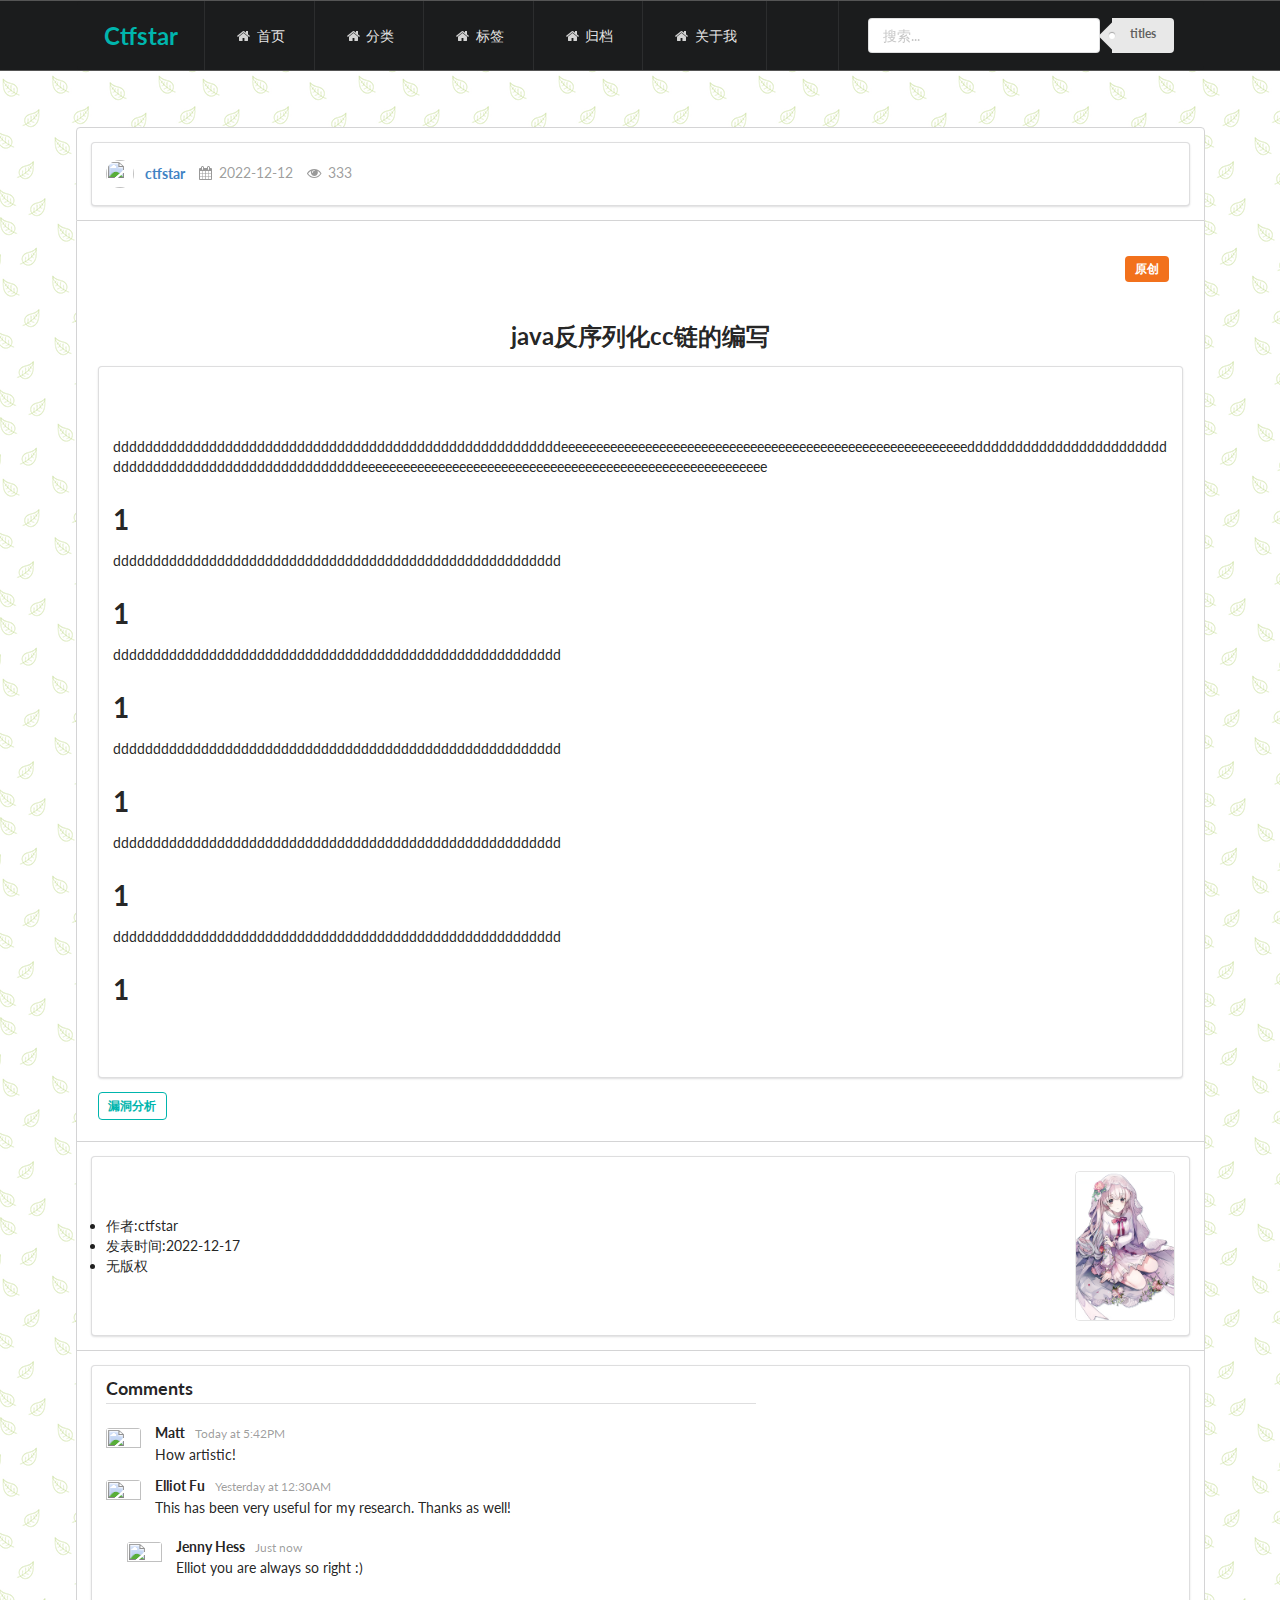
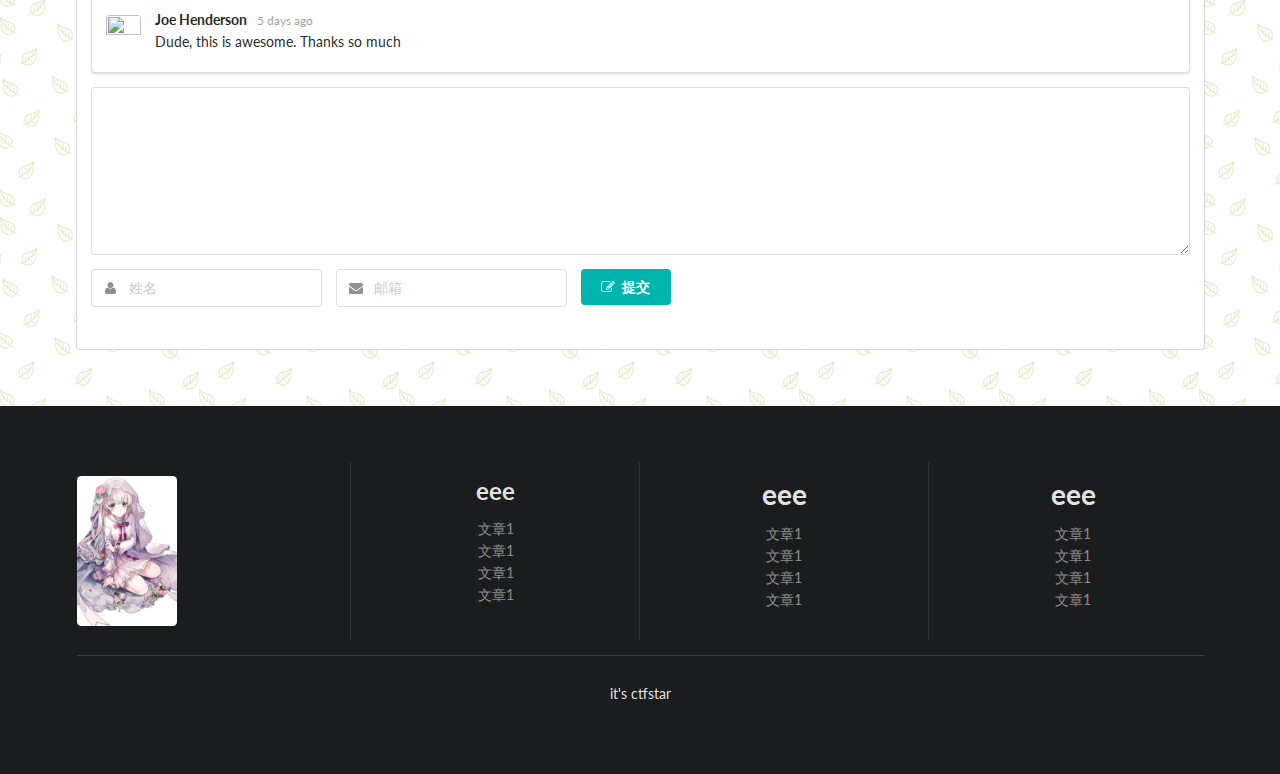
==== blog/blog.html @ c192cd8f "目前的前端" ====
<!DOCTYPE html>
<html lang="en">
<head>
  <meta charset="UTF-8">
  <meta name="viewport" content="width=device-width, initial-scale=1.0">
  <title>文章详情</title>
  <link rel="stylesheet" href="static/semanticui/semantic.min.css">
  <link rel="stylesheet" href="static/css/mynav.css">
  <link rel="stylesheet" href="static/css/myfooter.css">
</head>
<body>
<!--导航栏引入-->
<nav class="ui inverted attached segment nav-smaller">
  <div class="ui container">
    <div class="ui inverted stackable menu">
      <h2 class="ui teal header item">Ctfstar</h2>
      <a href="#" class="item my-item mobile-hide"><i class="middle home icon" ></i>首页</a>
      <a href="#" class="item my-item mobile-hide"><i class="middle home icon" ></i>分类</a>
      <a href="#" class="item my-item mobile-hide"><i class="middle home icon" ></i>标签</a>
      <a href="#" class="item my-item mobile-hide"><i class="middle home icon" ></i>归档</a>
      <a href="#" class="item my-item mobile-hide"><i class="middle home icon" ></i>关于我</a>
      <div class="right my-item middle aligned item mobile-hide">
        <div class="ui left  icon input loading">
          <input type="text" placeholder="搜索...">
          <div class="ui tag label">
            <p class="ui">titles</p>
          </div>
        </div>
      </div>
    </div>
  </div>
  <a href="#" class="ui menu toggle black button right-top mobile-show">
    <i class="sidebar icon">

    </i>
  </a>
</nav>

<!--中间栏目-->
<div class="nav-larger">
  <div class="ui container">
    <div class="ui top attached segment">
      <div class="ui segment">
      <div class="ui grid">
        <div class="ui twelve wide column">
          <div class="ui link  list horizontal">
            <div class="item">
              <img src="https://picsum.photos/100/100" class="ui avatar image">
              <div class="content"><a href="#" class="header">ctfstar</a></div>
            </div>
            <div class="item">
              <i class="calendar icon">

              </i>
              2022-12-12
            </div>
            <div class="item">
              <i class="eye icon"></i>
              333
            </div>
          </div>
        </div>

      </div>
      </div>
    </div>

    <!--内容-->
    <div class="ui attached padded segment">
      <div class="ui right aligned  basic segment">
        <div class="ui label orange">
          原创
        </div>
      </div>
      <h2 class="ui center aligned header">java反序列化cc链的编写 </h2>
      <div class="ui segment padded-lr-responsive footer-block" id="content">
        <p >[base64]</p>
        <h1>1</h1>
        <p>dddddddddddddddddddddddddddddddddddddddddddddddddddddddd</p>
        <h1>1</h1>
        <p>dddddddddddddddddddddddddddddddddddddddddddddddddddddddd</p>
        <h1>1</h1>
        <p>dddddddddddddddddddddddddddddddddddddddddddddddddddddddd</p>
        <h1>1</h1>
        <p>dddddddddddddddddddddddddddddddddddddddddddddddddddddddd</p>
        <h1>1</h1>
        <p>dddddddddddddddddddddddddddddddddddddddddddddddddddddddd</p>
        <h1>1</h1>
      </div>

      <div class="padded-lr-responsive ">
        <div class="ui basic  teal label">
          漏洞分析
        </div>
      </div>
    </div>

    <div class="ui attached segment">
      <div class="ui segment">
        <div class="ui middle aligned grid">
          <div class="eleven wide column">
            <ui class="list">
              <li>作者:ctfstar</li>
              <li>发表时间:2022-12-17</li>
              <li>无版权</li>
            </ui>
          </div>

          <div class="five wide column">
            <img src="static/images/girlfriend.png" class="ui rounded right floated bordered image" style="height: 150px;width: 100px">
          </div>
        </div>
      </div>
    </div>
    <div class="ui bottom attached segment">
      <div class="ui segment">
        <div class="ui minimal comments">
          <h3 class="ui dividing header">Comments</h3>
          <div class="comment">
            <a class="avatar">
              <img src="https://picsum.photos/100/100">
            </a>
            <div class="content">
              <a class="author">Matt</a>
              <div class="metadata">
                <span class="date">Today at 5:42PM</span>
              </div>
              <div class="text">
                How artistic!
              </div>
              <div class="actions">
                <a class="reply">Reply</a>
              </div>
            </div>
          </div>
          <div class="comment">
            <a class="avatar">
              <img src="https://picsum.photos/100/100">
            </a>
            <div class="content">
              <a class="author">Elliot Fu</a>
              <div class="metadata">
                <span class="date">Yesterday at 12:30AM</span>
              </div>
              <div class="text">
                <p>This has been very useful for my research. Thanks as well!</p>
              </div>
              <div class="actions">
                <a class="reply">Reply</a>
              </div>
            </div>
            <div class="comments">
              <div class="comment">
                <a class="avatar">
                  <img src="https://picsum.photos/100/100">
                </a>
                <div class="content">
                  <a class="author">Jenny Hess</a>
                  <div class="metadata">
                    <span class="date">Just now</span>
                  </div>
                  <div class="text">
                    Elliot you are always so right :)
                  </div>
                  <div class="actions">
                    <a class="reply">Reply</a>
                  </div>
                </div>
              </div>
            </div>
          </div>
          <div class="comment">
            <a class="avatar">
              <img src="https://picsum.photos/100/100">
            </a>
            <div class="content">
              <a class="author">Joe Henderson</a>
              <div class="metadata">
                <span class="date">5 days ago</span>
              </div>
              <div class="text">
                Dude, this is awesome. Thanks so much
              </div>
              <div class="actions">
                <a class="reply">Reply</a>
              </div>
            </div>
          </div>

        </div>
      </div>
      <form class="ui reply form">
        <div class="field">
          <textarea name="content"></textarea>
        </div>
        <div class="fields">
          <div class="field mobile-wide magin-bottom-large">
            <div class="ui left icon input ">
              <i class="user icon"></i>
              <input type="text" name="name" placeholder="姓名">
            </div>

          </div>
          <div class="field mobile-wide magin-bottom-large">
            <div class="ui left icon input ">
              <i class="mail icon"></i>
              <input type="text" name="email" placeholder="邮箱">
            </div>
          </div>
          <div class="field mobile-wide magin-bottom-large">
            <button class="ui teal button"><i class="edit icon"></i>提交</button>
          </div>
        </div>
      </form>
    </div>
  </div>
</div>

<!--底部栏目-->
<footer class="ui inverted vertical segment footer-block">
  <div class="ui inverted center aligned container">
    <div class="ui inverted stackable divided grid">
      <div class="four wide column">
        <img src="static/images/girlfriend.png" class="ui rounded image" style="height:150px;width: 100px">
      </div>
      <div class="four wide column">
        <h2>eee</h2>
        <div class="ui inverted link list">
          <a href="#" class="item">文章1</a>
          <a href="#" class="item">文章1</a>
          <a href="#" class="item">文章1</a>
          <a href="#" class="item">文章1</a>
        </div>
      </div>
      <div class="four wide column">
        <h1>eee</h1>
        <div class="ui inverted link list">
          <a href="#" class="item">文章1</a>
          <a href="#" class="item">文章1</a>
          <a href="#" class="item">文章1</a>
          <a href="#" class="item">文章1</a>
        </div>
      </div>
      <div class="four wide column">
        <h1>eee</h1>
        <div class="ui inverted link list">
          <a href="#" class="item">文章1</a>
          <a href="#" class="item">文章1</a>
          <a href="#" class="item">文章1</a>
          <a href="#" class="item">文章1</a>
        </div>
      </div>

    </div>
    <div class="ui inverted section divider"></div>
    <p>it's ctfstar</p>
  </div>
</footer>




<script src="static/jquery/jquery-1.11.1-min.js"></script>
<script src="static/semanticui/semantic.min.js"></script>

<script>
  $('.menu.toggle').click(function (){
    $('.my-item').toggleClass('mobile-hide');
  });
</script>
</body>
</html>
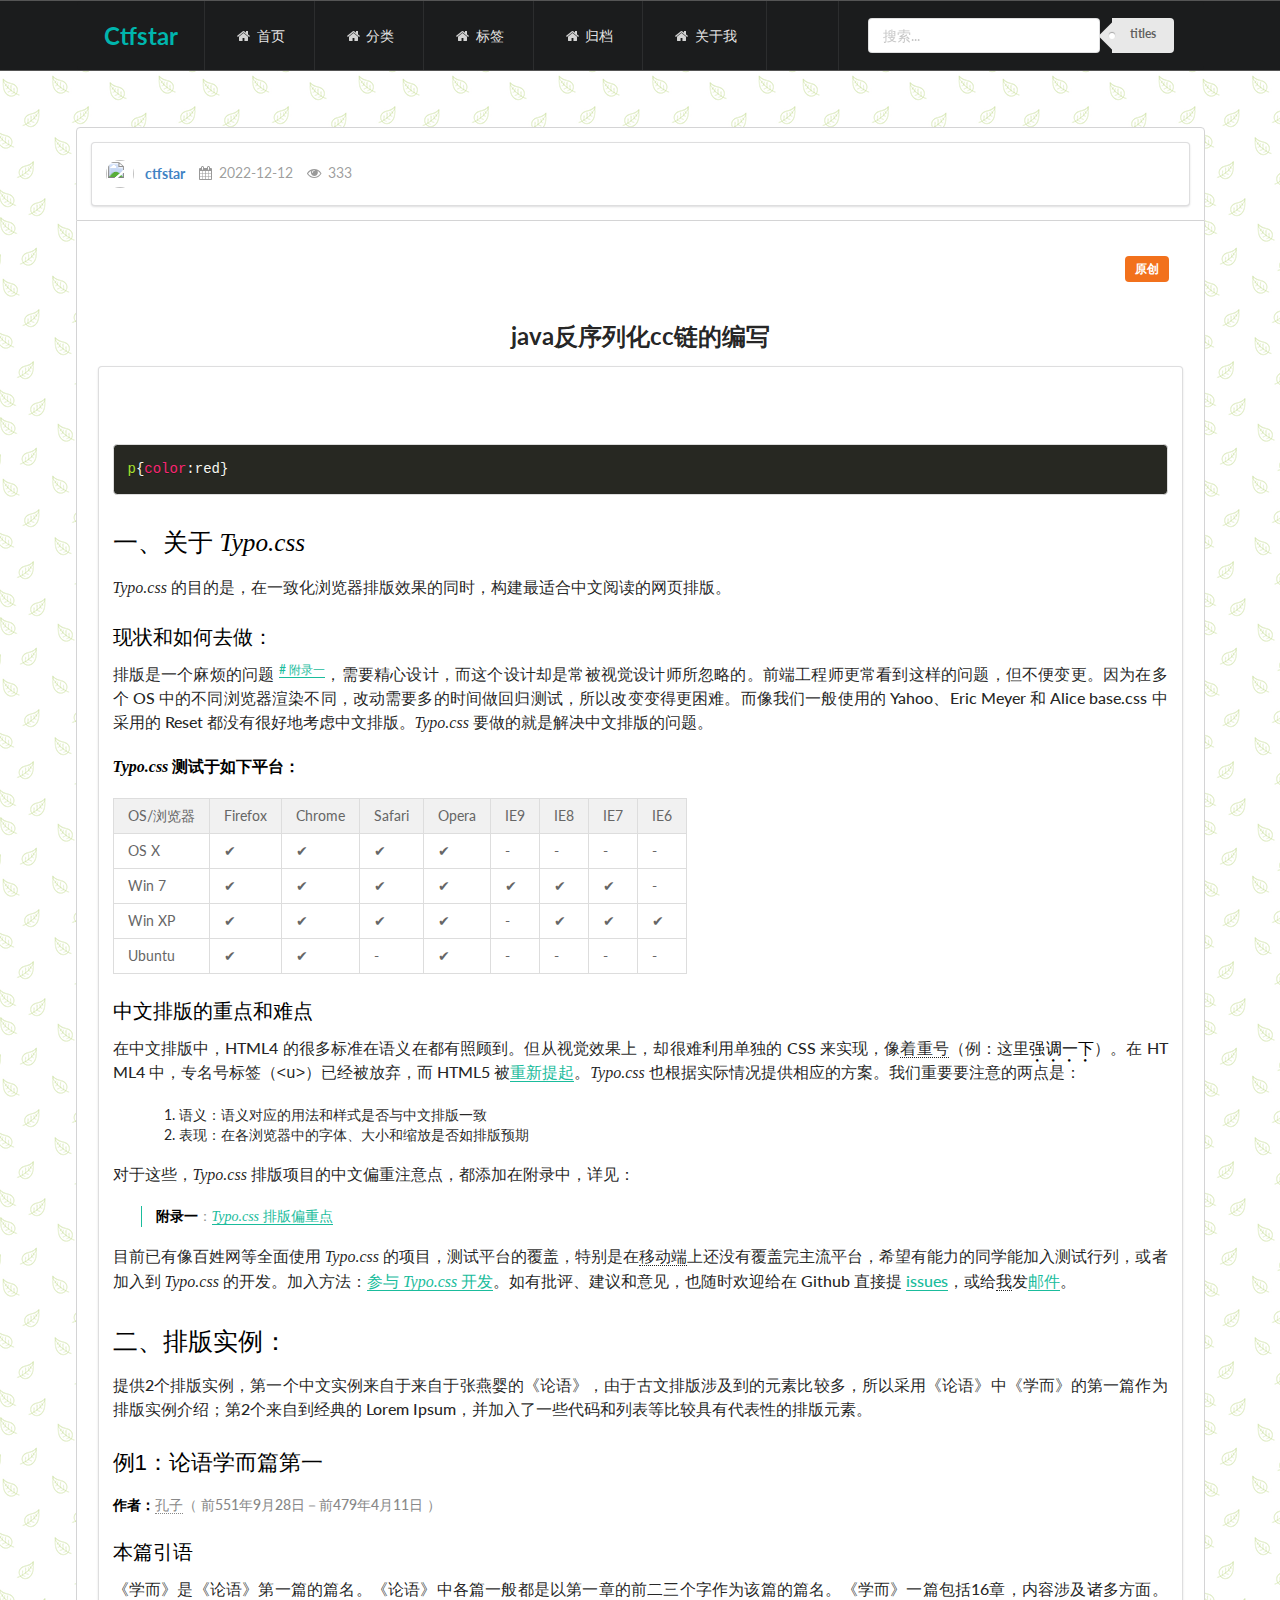
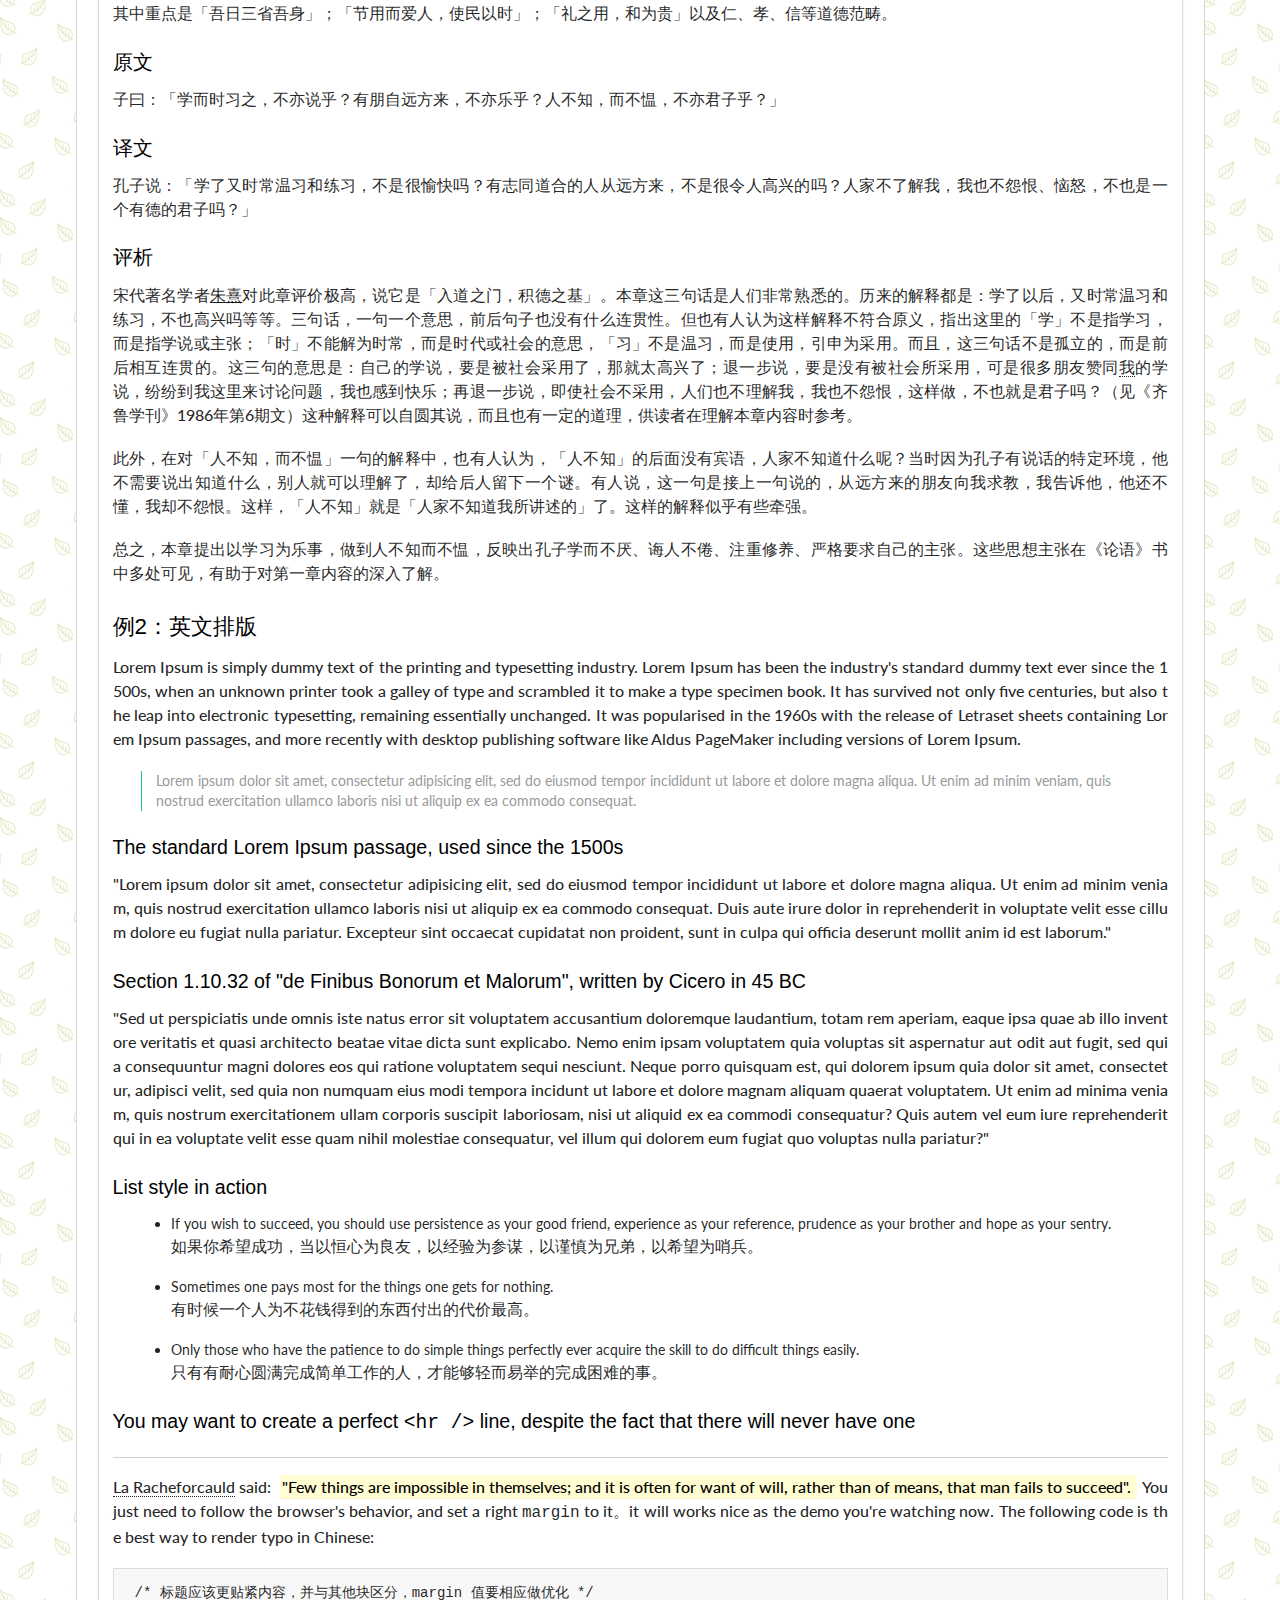
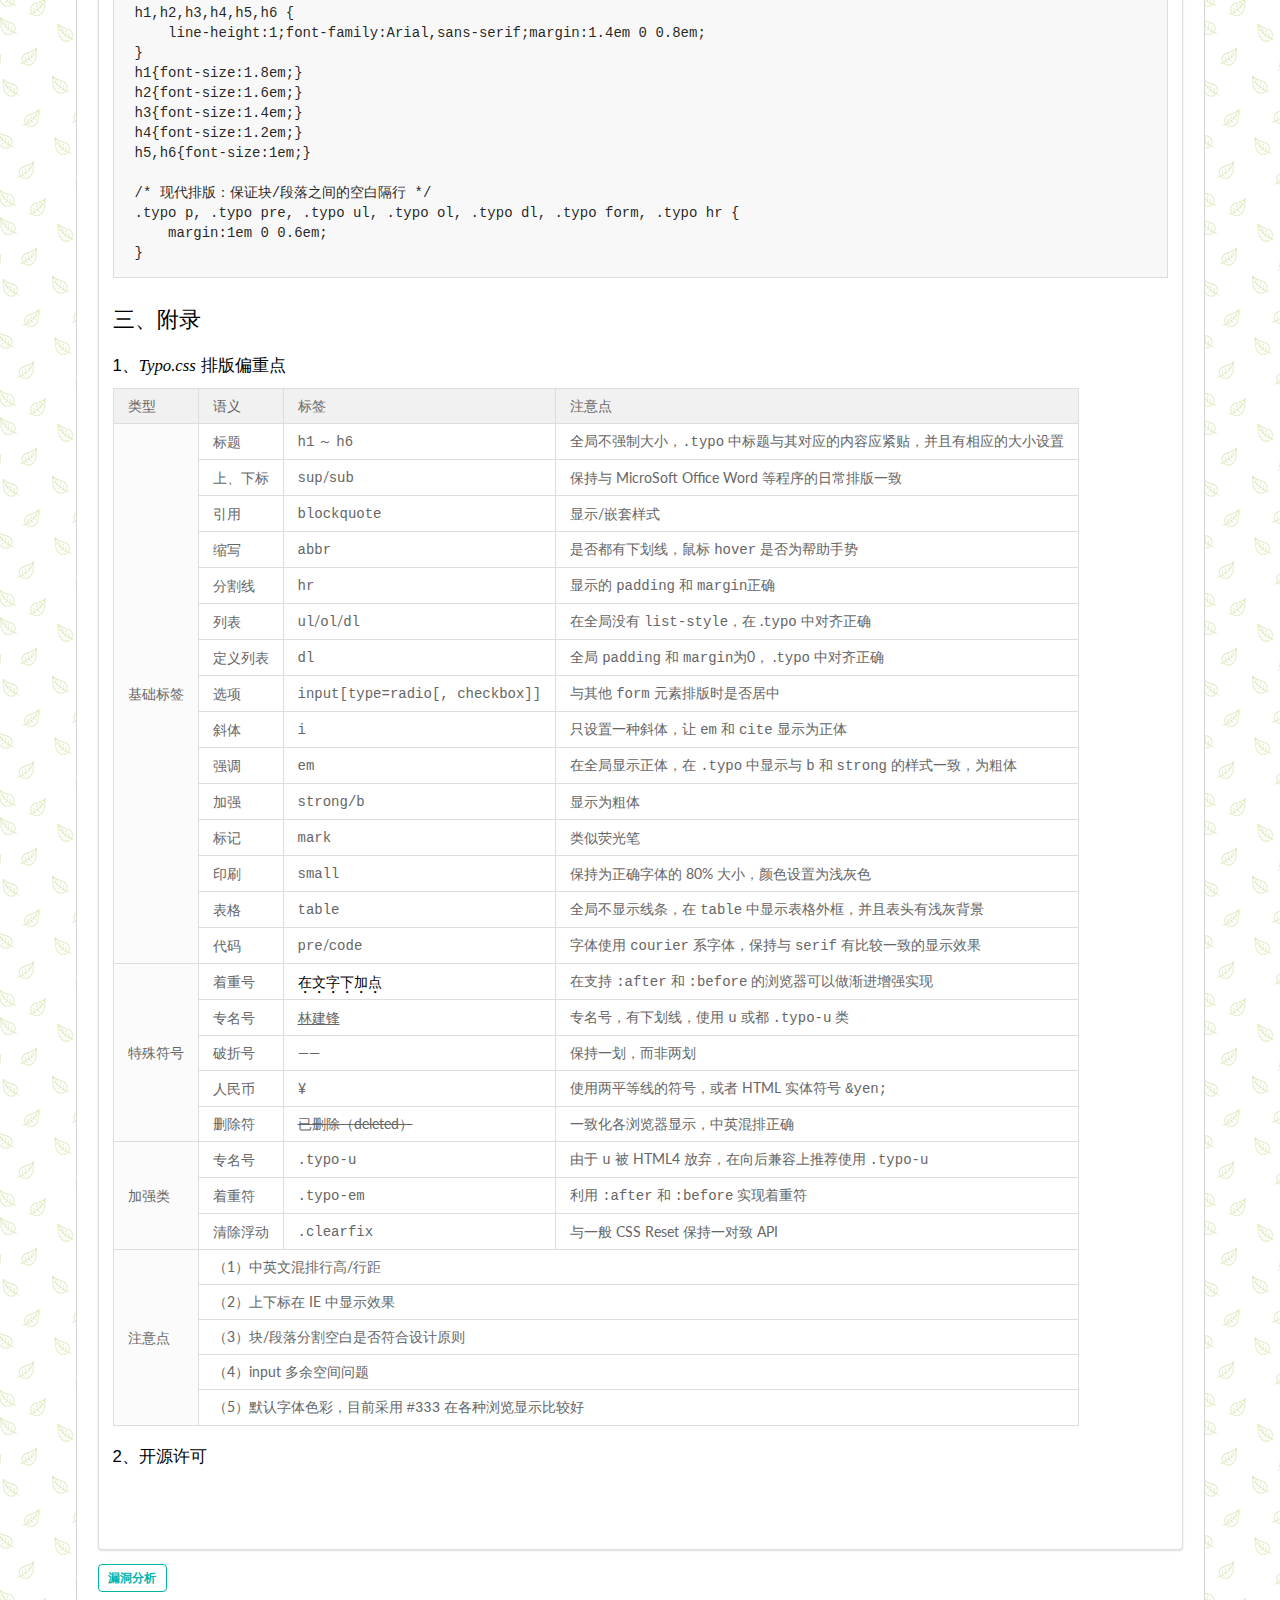
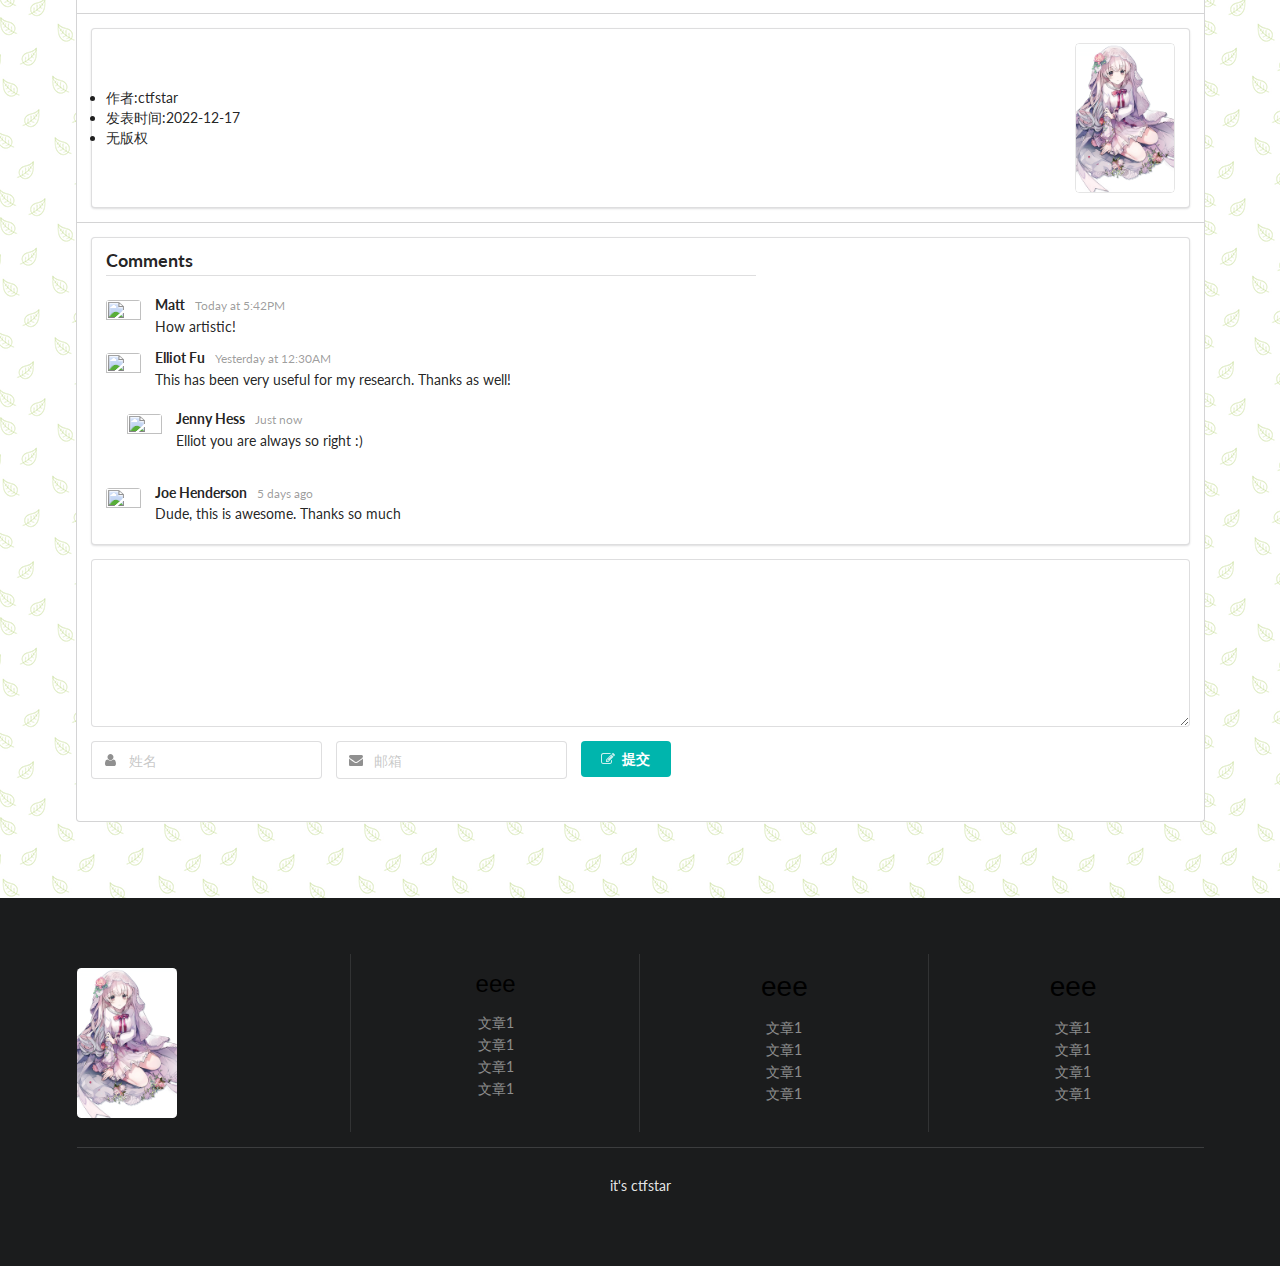
==== commit f4661cc6: "前台展示更新" ====
--- a/blog/blog.html
+++ b/blog/blog.html
@@ -4,9 +4,14 @@
   <meta charset="UTF-8">
   <meta name="viewport" content="width=device-width, initial-scale=1.0">
   <title>文章详情</title>
-  <link rel="stylesheet" href="static/semanticui/semantic.min.css">
-  <link rel="stylesheet" href="static/css/mynav.css">
-  <link rel="stylesheet" href="static/css/myfooter.css">
+  <link rel="stylesheet" href="./static/semanticui/semantic.min.css">
+  <link rel="stylesheet" href="./static/lib/prism/prism.css">
+  <link rel="stylesheet" href="./static/css/typo.css">
+  <link rel="stylesheet" href="./static/css/animate.css">
+
+  <link rel="stylesheet" href="./static/css/mynav.css">
+  <link rel="stylesheet" href="./static/css/myfooter.css">
+
 </head>
 <body>
 <!--导航栏引入-->
@@ -37,7 +42,7 @@
 </nav>
 
 <!--中间栏目-->
-<div class="nav-larger">
+<div class="nav-larger animate__animated animate__tada">
   <div class="ui container">
     <div class="ui top attached segment">
       <div class="ui segment">
@@ -73,19 +78,363 @@
         </div>
       </div>
       <h2 class="ui center aligned header">java反序列化cc链的编写 </h2>
-      <div class="ui segment padded-lr-responsive footer-block" id="content">
-        <p >[base64]</p>
-        <h1>1</h1>
-        <p>dddddddddddddddddddddddddddddddddddddddddddddddddddddddd</p>
-        <h1>1</h1>
-        <p>dddddddddddddddddddddddddddddddddddddddddddddddddddddddd</p>
-        <h1>1</h1>
-        <p>dddddddddddddddddddddddddddddddddddddddddddddddddddddddd</p>
-        <h1>1</h1>
-        <p>dddddddddddddddddddddddddddddddddddddddddddddddddddddddd</p>
-        <h1>1</h1>
-        <p>dddddddddddddddddddddddddddddddddddddddddddddddddddddddd</p>
-        <h1>1</h1>
+      <div class="typo typo-selection ui  segment padded-lr-responsive footer-block" id="content">
+
+        <pre><code class="language-css">p{color:red}</code></pre>
+        <h2 id="section1">一、关于 <i class="serif">Typo.css</i></h2>
+
+        <p><i class="serif">Typo.css</i> 的目的是，在一致化浏览器排版效果的同时，构建最适合中文阅读的网页排版。</p>
+        <h4>现状和如何去做：</h4>
+
+        <p class="typo-first">排版是一个麻烦的问题 <sup><a href="#appendix1"># 附录一</a></sup>，需要精心设计，而这个设计却是常被视觉设计师所忽略的。前端工程师更常看到这样的问题，但不便变更。因为在多个 OS 中的不同浏览器渲染不同，改动需要多的时间做回归测试，所以改变变得更困难。而像我们一般使用的
+          Yahoo、Eric Meyer 和 Alice base.css 中采用的 Reset 都没有很好地考虑中文排版。<i class="serif">Typo.css</i> 要做的就是解决中文排版的问题。</p>
+
+        <p><strong><i class="serif">Typo.css</i> 测试于如下平台：</strong></p>
+        <table summary="Typo.css 的测试平台列表">
+          <thead>
+          <tr>
+            <th>OS/浏览器</th>
+            <th>Firefox</th>
+            <th>Chrome</th>
+            <th>Safari</th>
+            <th>Opera</th>
+            <th>IE9</th>
+            <th>IE8</th>
+            <th>IE7</th>
+            <th>IE6</th>
+          </tr>
+          </thead>
+          <tbody>
+          <tr>
+            <td>OS X</td>
+            <td>✔</td>
+            <td>✔</td>
+            <td>✔</td>
+            <td>✔</td>
+            <td>-</td>
+            <td>-</td>
+            <td>-</td>
+            <td>-</td>
+          </tr>
+          <tr>
+            <td>Win 7</td>
+            <td>✔</td>
+            <td>✔</td>
+            <td>✔</td>
+            <td>✔</td>
+            <td>✔</td>
+            <td>✔</td>
+            <td>✔</td>
+            <td>-</td>
+          </tr>
+          <tr>
+            <td>Win XP</td>
+            <td>✔</td>
+            <td>✔</td>
+            <td>✔</td>
+            <td>✔</td>
+            <td>-</td>
+            <td>✔</td>
+            <td>✔</td>
+            <td>✔</td>
+          </tr>
+          <tr>
+            <td>Ubuntu</td>
+            <td>✔</td>
+            <td>✔</td>
+            <td>-</td>
+            <td>✔</td>
+            <td>-</td>
+            <td>-</td>
+            <td>-</td>
+            <td>-</td>
+          </tr>
+          </tbody>
+        </table>
+
+        <h4>中文排版的重点和难点</h4>
+
+        <p>在中文排版中，HTML4 的很多标准在语义在都有照顾到。但从视觉效果上，却很难利用单独的 CSS 来实现，像<abbr title="在文字下多加一个点">着重号</abbr>（例：这里<em class="typo-em">强调一下</em>）。在 HTML4 中，专名号标签（<code>&lt;u&gt;</code>）已经被放弃，而
+          HTML5 被<a href="//html5doctor.com/u-element/">重新提起</a>。<i class="serif">Typo.css</i> 也根据实际情况提供相应的方案。我们重要要注意的两点是：</p>
+        <ol>
+          <li>语义：语义对应的用法和样式是否与中文排版一致</li>
+          <li>表现：在各浏览器中的字体、大小和缩放是否如排版预期</li>
+        </ol>
+        <p>对于这些，<i class="serif">Typo.css</i> 排版项目的中文偏重注意点，都添加在附录中，详见：</p>
+        <blockquote>
+          <b>附录一</b>：<a href="#appendix1"><i class="serif">Typo.css</i> 排版偏重点</a>
+        </blockquote>
+
+        <p>目前已有像百姓网等全面使用 <i class="serif">Typo.css</i> 的项目，测试平台的覆盖，特别是在<abbr title="手机、平板电脑等移动平台">移动端</abbr>上还没有覆盖完主流平台，希望有能力的同学能加入测试行列，或者加入到 <i class="serif">Typo.css</i>
+          的开发。加入方法：<a href="https://github.com/sofish/Typo.css">参与 <i class="serif">Typo.css</i> 开发</a>。如有批评、建议和意见，也随时欢迎给在 Github 直接提 <a
+                  href="https://github.com/sofish/Typo.css/issues">issues</a>，或给<abbr title="Sofish Lin, author of Typo.css"
+                                                                                        role="author">我</abbr>发<a
+                  href="mailto:sofish@icloud.com">邮件</a>。</p>
+
+
+        <h2 id="section2">二、排版实例：</h2>
+
+        <p>提供2个排版实例，第一个中文实例来自于来自于<cite class="typo-unique">张燕婴</cite>的《论语》，由于古文排版涉及到的元素比较多，所以采用《论语》中《学而》的第一篇作为排版实例介绍；第2个来自到经典的
+          Lorem Ipsum，并加入了一些代码和列表等比较具有代表性的排版元素。</p>
+
+        <h3 id="section2-1">例1：论语学而篇第一</h3>
+
+        <p>
+          <small><b>作者：</b><abbr title="名丘，字仲尼">孔子</abbr>（
+            <time>前551年9月28日－前479年4月11日</time>
+            ）
+          </small>
+        </p>
+
+        <h4>本篇引语</h4>
+
+        <p>
+          《学而》是《论语》第一篇的篇名。《论语》中各篇一般都是以第一章的前二三个字作为该篇的篇名。《学而》一篇包括16章，内容涉及诸多方面。其中重点是「吾日三省吾身」；「节用而爱人，使民以时」；「礼之用，和为贵」以及仁、孝、信等道德范畴。 </p>
+
+        <h4>原文</h4>
+
+        <p>子曰：「学而时习之，不亦说乎？有朋自远方来，不亦乐乎？人不知，而不愠，不亦君子乎？」 </p>
+
+        <h4>译文</h4>
+
+        <p>孔子说：「学了又时常温习和练习，不是很愉快吗？有志同道合的人从远方来，不是很令人高兴的吗？人家不了解我，我也不怨恨、恼怒，不也是一个有德的君子吗？」 </p>
+
+        <h4>评析</h4>
+
+        <p>宋代著名学者<u class="typo-u">朱熹</u>对此章评价极高，说它是「入道之门，积德之基」。本章这三句话是人们非常熟悉的。历来的解释都是：学了以后，又时常温习和练习，不也高兴吗等等。三句话，一句一个意思，前后句子也没有什么连贯性。但也有人认为这样解释不符合原义，指出这里的「学」不是指学习，而是指学说或主张；「时」不能解为时常，而是时代或社会的意思，「习」不是温习，而是使用，引申为采用。而且，这三句话不是孤立的，而是前后相互连贯的。这三句的意思是：自己的学说，要是被社会采用了，那就太高兴了；退一步说，要是没有被社会所采用，可是很多朋友赞同<abbr
+                title="张燕婴">我</abbr>的学说，纷纷到我这里来讨论问题，我也感到快乐；再退一步说，即使社会不采用，人们也不理解我，我也不怨恨，这样做，不也就是君子吗？（见《齐鲁学刊》1986年第6期文）这种解释可以自圆其说，而且也有一定的道理，供读者在理解本章内容时参考。
+        </p>
+
+        <p>此外，在对「人不知，而不愠」一句的解释中，也有人认为，「人不知」的后面没有宾语，人家不知道什么呢？当时因为孔子有说话的特定环境，他不需要说出知道什么，别人就可以理解了，却给后人留下一个谜。有人说，这一句是接上一句说的，从远方来的朋友向我求教，我告诉他，他还不懂，我却不怨恨。这样，「人不知」就是「人家不知道我所讲述的」了。这样的解释似乎有些牵强。</p>
+
+        <p>总之，本章提出以学习为乐事，做到人不知而不愠，反映出孔子学而不厌、诲人不倦、注重修养、严格要求自己的主张。这些思想主张在《论语》书中多处可见，有助于对第一章内容的深入了解。</p>
+
+        <h3 id="section2-2">例2：英文排版</h3>
+
+        <p>Lorem Ipsum is simply dummy text of the printing and typesetting industry. Lorem Ipsum has been the industry's
+          standard dummy text ever since the 1500s, when an unknown printer took a galley of type and scrambled it to make a
+          type specimen book. It has survived not only five centuries, but also the leap into electronic typesetting, remaining
+          essentially unchanged. It was popularised in the 1960s with the release of Letraset sheets containing Lorem Ipsum
+          passages, and more recently with desktop publishing software like Aldus PageMaker including versions of Lorem
+          Ipsum.</p>
+        <blockquote>
+          Lorem ipsum dolor sit amet, consectetur adipisicing elit, sed do eiusmod tempor incididunt ut labore et dolore magna
+          aliqua. Ut enim ad minim veniam, quis nostrud exercitation ullamco laboris nisi ut aliquip ex ea commodo consequat.
+        </blockquote>
+
+        <h4>The standard Lorem Ipsum passage, used since the 1500s</h4>
+
+        <p>"Lorem ipsum dolor sit amet, consectetur adipisicing elit, sed do eiusmod tempor incididunt ut labore et dolore magna
+          aliqua. Ut enim ad minim veniam, quis nostrud exercitation ullamco laboris nisi ut aliquip ex ea commodo consequat.
+          Duis aute irure dolor in reprehenderit in voluptate velit esse cillum dolore eu fugiat nulla pariatur. Excepteur sint
+          occaecat cupidatat non proident, sunt in culpa qui officia deserunt mollit anim id est laborum."</p>
+
+        <h4>Section 1.10.32 of "de Finibus Bonorum et Malorum", written by Cicero in 45 BC</h4>
+
+        <p>"Sed ut perspiciatis unde omnis iste natus error sit voluptatem accusantium doloremque laudantium, totam rem aperiam,
+          eaque ipsa quae ab illo inventore veritatis et quasi architecto beatae vitae dicta sunt explicabo. Nemo enim ipsam
+          voluptatem quia voluptas sit aspernatur aut odit aut fugit, sed quia consequuntur magni dolores eos qui ratione
+          voluptatem sequi nesciunt. Neque porro quisquam est, qui dolorem ipsum quia dolor sit amet, consectetur, adipisci
+          velit, sed quia non numquam eius modi tempora incidunt ut labore et dolore magnam aliquam quaerat voluptatem. Ut enim
+          ad minima veniam, quis nostrum exercitationem ullam corporis suscipit laboriosam, nisi ut aliquid ex ea commodi
+          consequatur? Quis autem vel eum iure reprehenderit qui in ea voluptate velit esse quam nihil molestiae consequatur,
+          vel illum qui dolorem eum fugiat quo voluptas nulla pariatur?"</p>
+
+        <h4>List style in action</h4>
+        <ul>
+          <li>If you wish to succeed, you should use persistence as your good friend, experience as your reference, prudence as
+            your brother and hope as your sentry.
+            <p>如果你希望成功，当以恒心为良友，以经验为参谋，以谨慎为兄弟，以希望为哨兵。</p>
+          </li>
+          <li>Sometimes one pays most for the things one gets for nothing.
+            <p>有时候一个人为不花钱得到的东西付出的代价最高。</p>
+          </li>
+          <li>Only those who have the patience to do simple things perfectly ever acquire the skill to do difficult things
+            easily.
+            <p>只有有耐心圆满完成简单工作的人，才能够轻而易举的完成困难的事。</p>
+          </li>
+        </ul>
+
+        <h4>You may want to create a perfect <code>&lt;hr /&gt;</code> line, despite the fact that there will never have one
+        </h4>
+        <hr/>
+        <p><abbr title="法国作家罗切福考尔德">La Racheforcauld</abbr> said:
+          <mark>"Few things are impossible in themselves; and it is often for want of will, rather than of means, that man fails
+            to succeed".
+          </mark>
+          You just need to follow the browser's behavior, and set a right <code>margin</code> to it。it will works nice as the
+          demo you're watching now. The following code is the best way to render typo in Chinese:
+        </p>
+        <pre>
+/* 标题应该更贴紧内容，并与其他块区分，margin 值要相应做优化 */
+h1,h2,h3,h4,h5,h6 {
+    line-height:1;font-family:Arial,sans-serif;margin:1.4em 0 0.8em;
+}
+h1{font-size:1.8em;}
+h2{font-size:1.6em;}
+h3{font-size:1.4em;}
+h4{font-size:1.2em;}
+h5,h6{font-size:1em;}
+
+/* 现代排版：保证块/段落之间的空白隔行 */
+.typo p, .typo pre, .typo ul, .typo ol, .typo dl, .typo form, .typo hr {
+    margin:1em 0 0.6em;
+}
+</pre>
+
+        <h3 id="section3">三、附录</h3>
+
+        <h5 id="appendix1">1、<i class="serif">Typo.css</i> 排版偏重点</h5>
+        <table summary="Typo.css 排版偏重点">
+          <thead>
+          <tr>
+            <th>类型</th>
+            <th>语义</th>
+            <th>标签</th>
+            <th>注意点</th>
+          </tr>
+          </thead>
+          <tbody>
+          <tr>
+            <th rowspan="15">基础标签</th>
+            <td>标题</td>
+            <td><code>h1</code> ～ <code>h6</code></td>
+            <td>全局不强制大小，<code>.typo</code> 中标题与其对应的内容应紧贴，并且有相应的大小设置</td>
+          </tr>
+          <tr>
+            <td>上、下标</td>
+            <td><code>sup</code>/<code>sub</code></td>
+            <td>保持与 MicroSoft Office Word 等程序的日常排版一致</td>
+          </tr>
+          <tr>
+            <td>引用</td>
+            <td><code>blockquote</code></td>
+            <td>显示/嵌套样式</td>
+          </tr>
+          <tr>
+            <td>缩写</td>
+            <td><code>abbr</code></td>
+            <td>是否都有下划线，鼠标 <code>hover</code> 是否为帮助手势</td>
+          </tr>
+          <tr>
+            <td>分割线</td>
+            <td><code>hr</code></td>
+            <td>显示的 <code>padding</code> 和 <code>margin</code>正确</td>
+          </tr>
+          <tr>
+            <td>列表</td>
+            <td><code>ul</code>/<code>ol</code>/<code>dl</code></td>
+            <td>在全局没有 <code>list-style</code>，在 .<code>typo</code> 中对齐正确</td>
+          </tr>
+          <tr>
+            <td>定义列表</td>
+            <td><code>dl</code></td>
+            <td>全局 <code>padding</code> 和 <code>margin</code>为0， .<code>typo</code> 中对齐正确</td>
+          </tr>
+          <tr>
+            <td>选项</td>
+            <td><code>input[type=radio[, checkbox]]</code></td>
+            <td>与其他 <code>form</code> 元素排版时是否居中</td>
+          </tr>
+          <tr>
+            <td>斜体</td>
+            <td><code>i</code></td>
+            <td>只设置一种斜体，让 <code>em</code> 和 <code>cite</code> 显示为正体</td>
+          </tr>
+          <tr>
+            <td>强调</td>
+            <td><code>em</code></td>
+            <td>在全局显示正体，在 <code>.typo</code> 中显示与 <code>b</code> 和 <code>strong</code> 的样式一致，为粗体</td>
+          </tr>
+          <tr>
+            <td>加强</td>
+            <td><code>strong/b</code></td>
+            <td>显示为粗体</td>
+          </tr>
+          <tr>
+            <td>标记</td>
+            <td><code>mark</code></td>
+            <td>类似荧光笔</td>
+          </tr>
+          <tr>
+            <td>印刷</td>
+            <td><code>small</code></td>
+            <td>保持为正确字体的 80% 大小，颜色设置为浅灰色</td>
+          </tr>
+          <tr>
+            <td>表格</td>
+            <td><code>table</code></td>
+            <td>全局不显示线条，在 <code>table</code> 中显示表格外框，并且表头有浅灰背景</td>
+          </tr>
+          <tr>
+            <td>代码</td>
+            <td><code>pre</code>/<code>code</code></td>
+            <td>字体使用 <code>courier</code> 系字体，保持与 <code>serif</code> 有比较一致的显示效果</td>
+          </tr>
+          <tr>
+            <th rowspan="5">特殊符号</th>
+            <td>着重号</td>
+            <td><em class="typo-em">在文字下加点</em></td>
+            <td>在支持 <code>:after</code> 和 <code>:before</code> 的浏览器可以做渐进增强实现</td>
+          </tr>
+          <tr>
+            <td>专名号</td>
+            <td><u>林建锋</u></td>
+            <td>专名号，有下划线，使用 <code>u</code> 或都 <code>.typo-u</code> 类</td>
+          </tr>
+          <tr>
+            <td>破折号</td>
+            <td>——</td>
+            <td>保持一划，而非两划</td>
+          </tr>
+          <tr>
+            <td>人民币</td>
+            <td>&yen;</td>
+            <td>使用两平等线的符号，或者 HTML 实体符号 <code>&amp;yen;</code></td>
+          </tr>
+          <tr>
+            <td>删除符</td>
+            <td>
+              <del>已删除（deleted）</del>
+            </td>
+            <td>一致化各浏览器显示，中英混排正确</td>
+          </tr>
+          <tr>
+            <th rowspan="3">加强类</th>
+            <td>专名号</td>
+            <td><code>.typo-u</code></td>
+            <td>由于 <code>u</code> 被 HTML4 放弃，在向后兼容上推荐使用 <code>.typo-u</code></td>
+          </tr>
+          <tr>
+            <td>着重符</td>
+            <td><code>.typo-em</code></td>
+            <td>利用 <code>:after</code> 和 <code>:before</code> 实现着重符</td>
+          </tr>
+          <tr>
+            <td>清除浮动</td>
+            <td><code>.clearfix</code></td>
+            <td>与一般 CSS Reset 保持一对致 API</td>
+          </tr>
+          <tr>
+            <th rowspan="5">注意点</th>
+            <td colspan="3">（1）中英文混排行高/行距</td>
+          </tr>
+          <tr>
+            <td colspan="3">（2）上下标在 IE 中显示效果</td>
+          </tr>
+          <tr>
+            <td colspan="3">（3）块/段落分割空白是否符合设计原则</td>
+          </tr>
+          <tr>
+            <td colspan="3">（4）input 多余空间问题</td>
+          </tr>
+          <tr>
+            <td colspan="3">（5）默认字体色彩，目前采用 <code>#333</code> 在各种浏览显示比较好</td>
+          </tr>
+          </tbody>
+        </table>
+
+        <h5 id="appendix2">2、开源许可</h5>
       </div>
 
       <div class="padded-lr-responsive ">
@@ -216,6 +565,8 @@
   </div>
 </div>
 
+
+<br>
 <!--底部栏目-->
 <footer class="ui inverted vertical segment footer-block">
   <div class="ui inverted center aligned container">
@@ -260,9 +611,9 @@
 
 
 
-<script src="static/jquery/jquery-1.11.1-min.js"></script>
-<script src="static/semanticui/semantic.min.js"></script>
-
+<script src="./static/jquery/jquery-1.11.1-min.js"></script>
+<script src="./static/semanticui/semantic.min.js"></script>
+<script src="./static/lib/prism/prism.js"></script>
 <script>
   $('.menu.toggle').click(function (){
     $('.my-item').toggleClass('mobile-hide');
--- a/blog/static/lib/prism/prism.css
+++ b/blog/static/lib/prism/prism.css
@@ -0,0 +1,3 @@
+/* PrismJS 1.29.0
+https://prismjs.com/download.html#themes=prism-okaidia&languages=[base64] */
+code[class*=language-],pre[class*=language-]{color:#f8f8f2;background:0 0;text-shadow:0 1px rgba(0,0,0,.3);font-family:Consolas,Monaco,'Andale Mono','Ubuntu Mono',monospace;font-size:1em;text-align:left;white-space:pre;word-spacing:normal;word-break:normal;word-wrap:normal;line-height:1.5;-moz-tab-size:4;-o-tab-size:4;tab-size:4;-webkit-hyphens:none;-moz-hyphens:none;-ms-hyphens:none;hyphens:none}pre[class*=language-]{padding:1em;margin:.5em 0;overflow:auto;border-radius:.3em}:not(pre)>code[class*=language-],pre[class*=language-]{background:#272822}:not(pre)>code[class*=language-]{padding:.1em;border-radius:.3em;white-space:normal}.token.cdata,.token.comment,.token.doctype,.token.prolog{color:#8292a2}.token.punctuation{color:#f8f8f2}.token.namespace{opacity:.7}.token.constant,.token.deleted,.token.property,.token.symbol,.token.tag{color:#f92672}.token.boolean,.token.number{color:#ae81ff}.token.attr-name,.token.builtin,.token.char,.token.inserted,.token.selector,.token.string{color:#a6e22e}.language-css .token.string,.style .token.string,.token.entity,.token.operator,.token.url,.token.variable{color:#f8f8f2}.token.atrule,.token.attr-value,.token.class-name,.token.function{color:#e6db74}.token.keyword{color:#66d9ef}.token.important,.token.regex{color:#fd971f}.token.bold,.token.important{font-weight:700}.token.italic{font-style:italic}.token.entity{cursor:help}
--- a/blog/static/css/typo.css
+++ b/blog/static/css/typo.css
@@ -0,0 +1,320 @@
+@charset "utf-8";
+
+.typo p{
+  font-weight: 500;
+  font-size: 16px;
+  line-height: 1.5;
+  text-align: justify;
+}
+/* 要注意表单元素并不继承父级 font 的问题 */
+.typo button,.typo input,.typo select,.typo textarea {
+  font: 300 1em/1.8 PingFang SC, Lantinghei SC, Microsoft Yahei, Hiragino Sans GB, Microsoft Sans Serif, WenQuanYi Micro Hei, sans-serif;
+}
+
+button::-moz-focus-inner,
+input::-moz-focus-inner {
+  padding: 0;
+  border: 0;
+}
+
+/* 去掉各Table cell 的边距并让其边重合 */
+table {
+  border-collapse: collapse;
+  border-spacing: 0;
+}
+
+/* 去除默认边框 */
+fieldset, img {
+  border: 0;
+}
+
+/* 块/段落引用 */
+blockquote {
+  position: relative;
+  color: #999;
+  font-weight: 400;
+  border-left: 1px solid #1abc9c;
+  padding-left: 1em;
+  margin: 1em 3em 1em 2em;
+}
+
+@media only screen and ( max-width: 640px ) {
+  blockquote {
+    margin: 1em 0;
+  }
+}
+
+/* Firefox 以外，元素没有下划线，需添加 */
+acronym, abbr {
+  border-bottom: 1px dotted;
+  font-variant: normal;
+  text-decoration: none;
+}
+
+/* 添加鼠标问号，进一步确保应用的语义是正确的（要知道，交互他们也有洁癖，如果你不去掉，那得多花点口舌） */
+abbr {
+  cursor: help;
+}
+
+/* 一致的 del 样式 */
+del {
+  text-decoration: line-through;
+}
+
+address, caption, cite, code, dfn, em, th, var {
+  font-style: normal;
+  font-weight: 400;
+}
+
+/* 去掉列表前的标识, li 会继承，大部分网站通常用列表来很多内容，所以应该当去 */
+ul, ol {
+  list-style: none;
+}
+
+/* 对齐是排版最重要的因素, 别让什么都居中 */
+caption, th {
+  text-align: left;
+}
+
+q:before, q:after {
+  content: '';
+}
+
+/* 统一上标和下标 */
+sub, sup {
+  font-size: 75%;
+  line-height: 0;
+  position: relative;
+}
+
+:root sub, :root sup {
+  vertical-align: baseline; /* for ie9 and other modern browsers */
+}
+
+sup {
+  top: -0.5em;
+}
+
+sub {
+  bottom: -0.25em;
+}
+
+/* 让链接在 hover 状态下显示下划线 */
+a {
+  color: #1abc9c;
+}
+
+a:hover {
+  text-decoration: underline;
+}
+
+.typo a {
+  border-bottom: 1px solid #1abc9c;
+}
+
+.typo a:hover {
+  border-bottom-color: #555;
+  color: #555;
+  text-decoration: none;
+}
+
+/* 默认不显示下划线，保持页面简洁 */
+ins, a {
+  text-decoration: none;
+}
+
+/* 专名号：虽然 u 已经重回 html5 Draft，但在所有浏览器中都是可以使用的，
+ * 要做到更好，向后兼容的话，添加 class="typo-u" 来显示专名号
+ * 关于 <u> 标签：http://www.whatwg.org/specs/web-apps/current-work/multipage/text-level-semantics.html#the-u-element
+ * 被放弃的是 4，之前一直搞错 http://www.w3.org/TR/html401/appendix/changes.html#idx-deprecated
+ * 一篇关于 <u> 标签的很好文章：http://html5doctor.com/u-element/
+ */
+u, .typo-u {
+  text-decoration: underline;
+}
+
+/* 标记，类似于手写的荧光笔的作用 */
+mark {
+  background: #fffdd1;
+  border-bottom: 1px solid #ffedce;
+  padding: 2px;
+  margin: 0 5px;
+}
+
+/* 代码片断 */
+pre, code, pre tt {
+  font-family: Courier, 'Courier New', monospace;
+}
+
+pre {
+  background: #f8f8f8;
+  border: 1px solid #ddd;
+  padding: 1em 1.5em;
+  display: block;
+  -webkit-overflow-scrolling: touch;
+}
+
+/* 一致化 horizontal rule */
+hr {
+  border: none;
+  border-bottom: 1px solid #cfcfcf;
+  margin-bottom: 0.8em;
+  height: 10px;
+}
+
+/* 底部印刷体、版本等标记 */
+small, .typo-small,
+  /* 图片说明 */
+figcaption {
+  font-size: 0.9em;
+  color: #888;
+}
+
+strong, b {
+  font-weight: bold;
+  color: #000;
+}
+
+/* 可拖动文件添加拖动手势 */
+[draggable] {
+  cursor: move;
+}
+
+.clearfix:before, .clearfix:after {
+  content: "";
+  display: table;
+}
+
+.clearfix:after {
+  clear: both;
+}
+
+.clearfix {
+  zoom: 1;
+}
+
+/* 强制文本换行 */
+.textwrap, .textwrap td, .textwrap th {
+  word-wrap: break-word;
+  word-break: break-all;
+}
+
+.textwrap-table {
+  table-layout: fixed;
+}
+
+/* 提供 serif 版本的字体设置: iOS 下中文自动 fallback 到 sans-serif */
+.serif {
+  font-family: Palatino, Optima, Georgia, serif;
+}
+
+/* 保证块/段落之间的空白隔行 */
+.typo p, .typo pre, .typo ul, .typo ol, .typo dl, .typo form, .typo hr, .typo table,
+.typo-p, .typo-pre, .typo-ul, .typo-ol, .typo-dl, .typo-form, .typo-hr, .typo-table, blockquote {
+  margin-bottom: 1.2em
+}
+
+h1, h2, h3, h4, h5, h6 {
+  font-family: PingFang SC, Verdana, Helvetica Neue, Microsoft Yahei, Hiragino Sans GB, Microsoft Sans Serif, WenQuanYi Micro Hei, sans-serif;
+  font-weight: 100;
+  color: #000;
+  line-height: 1.35;
+}
+
+/* 标题应该更贴紧内容，并与其他块区分，margin 值要相应做优化 */
+.typo h1, .typo h2, .typo h3, .typo h4, .typo h5, .typo h6,
+.typo-h1, .typo-h2, .typo-h3, .typo-h4, .typo-h5, .typo-h6 {
+  margin-top: 1.2em;
+  margin-bottom: 0.6em;
+  line-height: 1.35;
+}
+
+.typo h1, .typo-h1 {
+  font-size: 2em;
+}
+
+.typo h2, .typo-h2 {
+  font-size: 1.8em;
+}
+
+.typo h3, .typo-h3 {
+  font-size: 1.6em;
+}
+
+.typo h4, .typo-h4 {
+  font-size: 1.4em;
+}
+
+.typo h5, .typo h6, .typo-h5, .typo-h6 {
+  font-size: 1.2em;
+}
+
+/* 在文章中，应该还原 ul 和 ol 的样式 */
+.typo ul, .typo-ul {
+  margin-left: 1.3em;
+  list-style: disc;
+}
+
+.typo ol, .typo-ol {
+  list-style: decimal;
+  margin-left: 1.9em;
+}
+
+.typo li ul, .typo li ol, .typo-ul ul, .typo-ul ol, .typo-ol ul, .typo-ol ol {
+  margin-bottom: 0.8em;
+  margin-left: 2em;
+}
+
+.typo li ul, .typo-ul ul, .typo-ol ul {
+  list-style: circle;
+}
+
+/* 同 ul/ol，在文章中应用 table 基本格式 */
+.typo table th, .typo table td, .typo-table th, .typo-table td, .typo table caption {
+  border: 1px solid #ddd;
+  padding: 0.5em 1em;
+  color: #666;
+}
+
+.typo table th, .typo-table th {
+  background: #fbfbfb;
+}
+
+.typo table thead th, .typo-table thead th {
+  background: #f1f1f1;
+}
+
+.typo table caption {
+  border-bottom: none;
+}
+
+/* 去除 webkit 中 input 和 textarea 的默认样式  */
+.typo-input, .typo-textarea {
+  -webkit-appearance: none;
+  border-radius: 0;
+}
+
+.typo-em, .typo em, legend, caption {
+  color: #000;
+  font-weight: inherit;
+}
+
+/* 着重号，只能在少量（少于100个字符）且全是全角字符的情况下使用 */
+.typo-em {
+  position: relative;
+}
+
+.typo-em:after {
+  position: absolute;
+  top: 0.65em;
+  left: 0;
+  width: 100%;
+  overflow: hidden;
+  white-space: nowrap;
+  content: "・・・・・・・・・・・・・・・・・・・・・・・・・・・・・・・・・・・・・・・・・・・・・・・・・・・・・・・・・・・・・・・・・・・・・・・・・・・・・・・・・・・・・・・・・・・・・・・・・・・・";
+}
+
+/* Responsive images */
+.typo img {
+  max-width: 100%;
+}
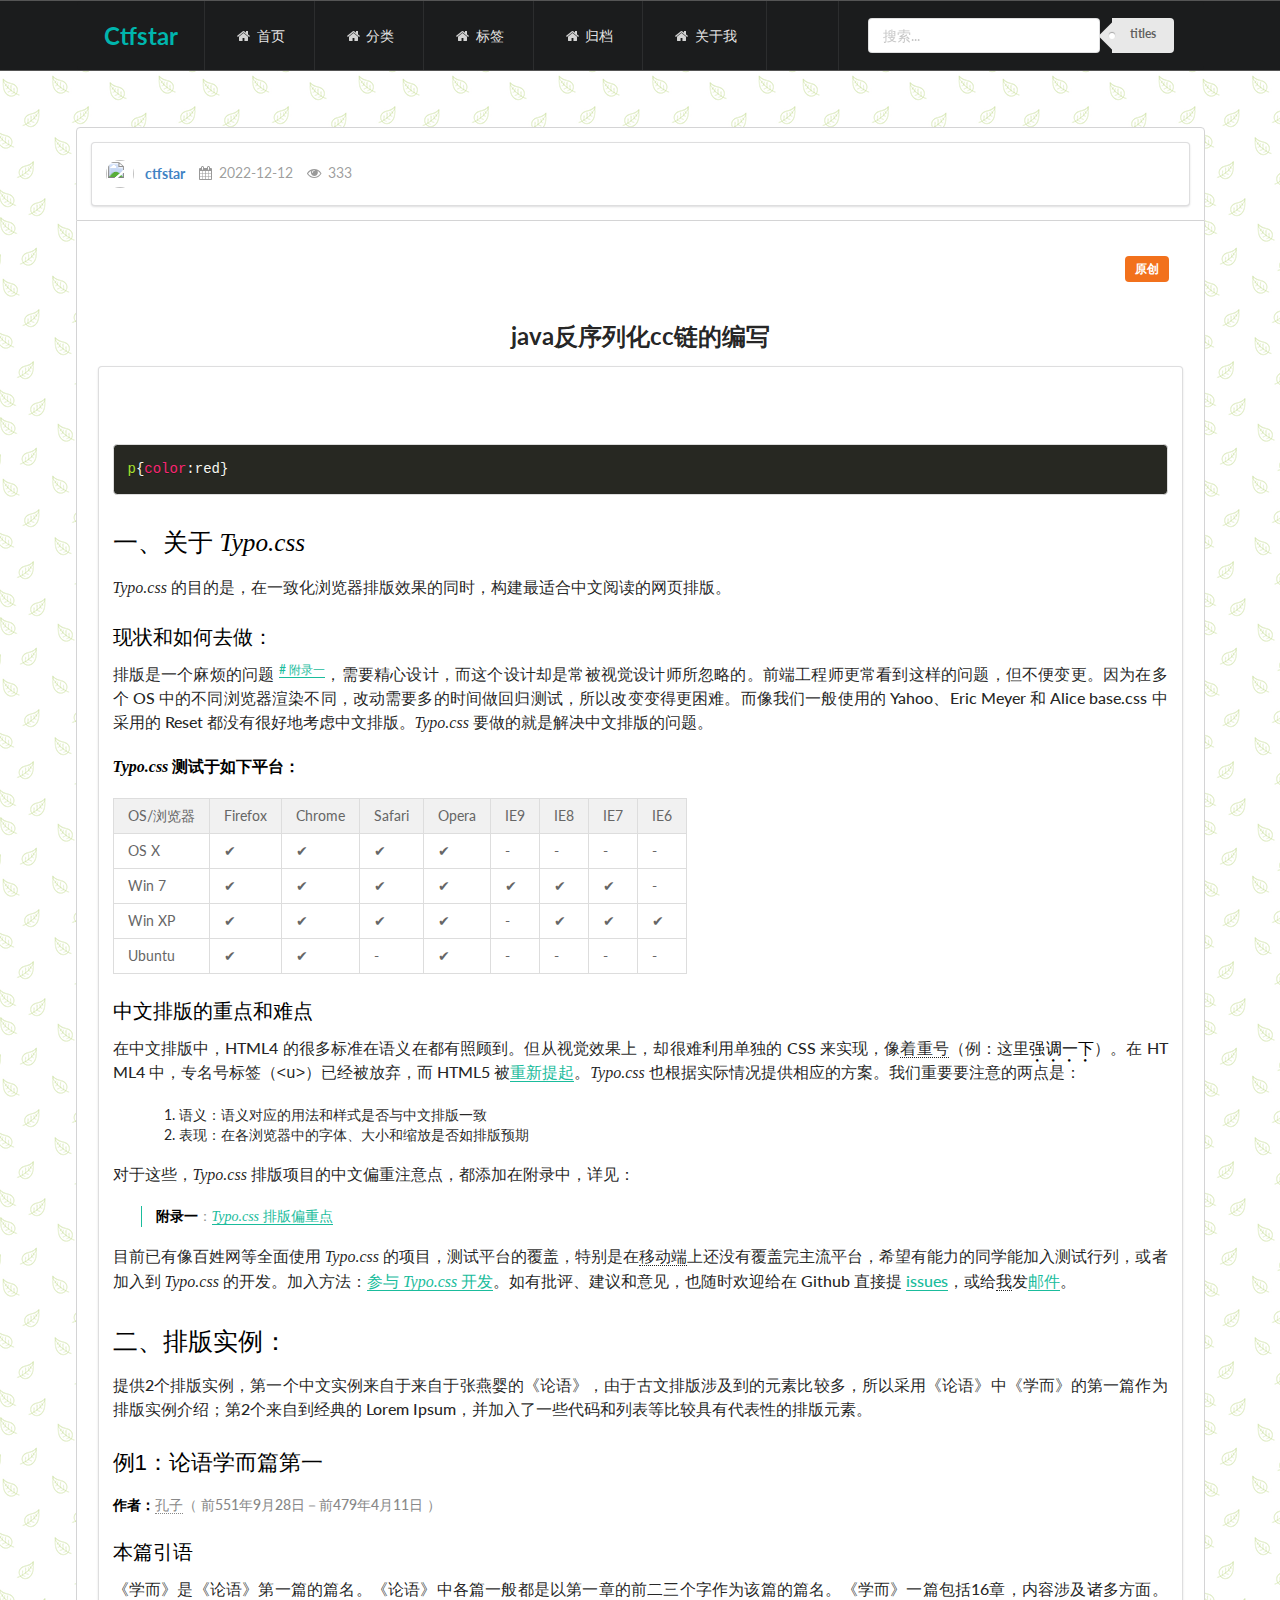
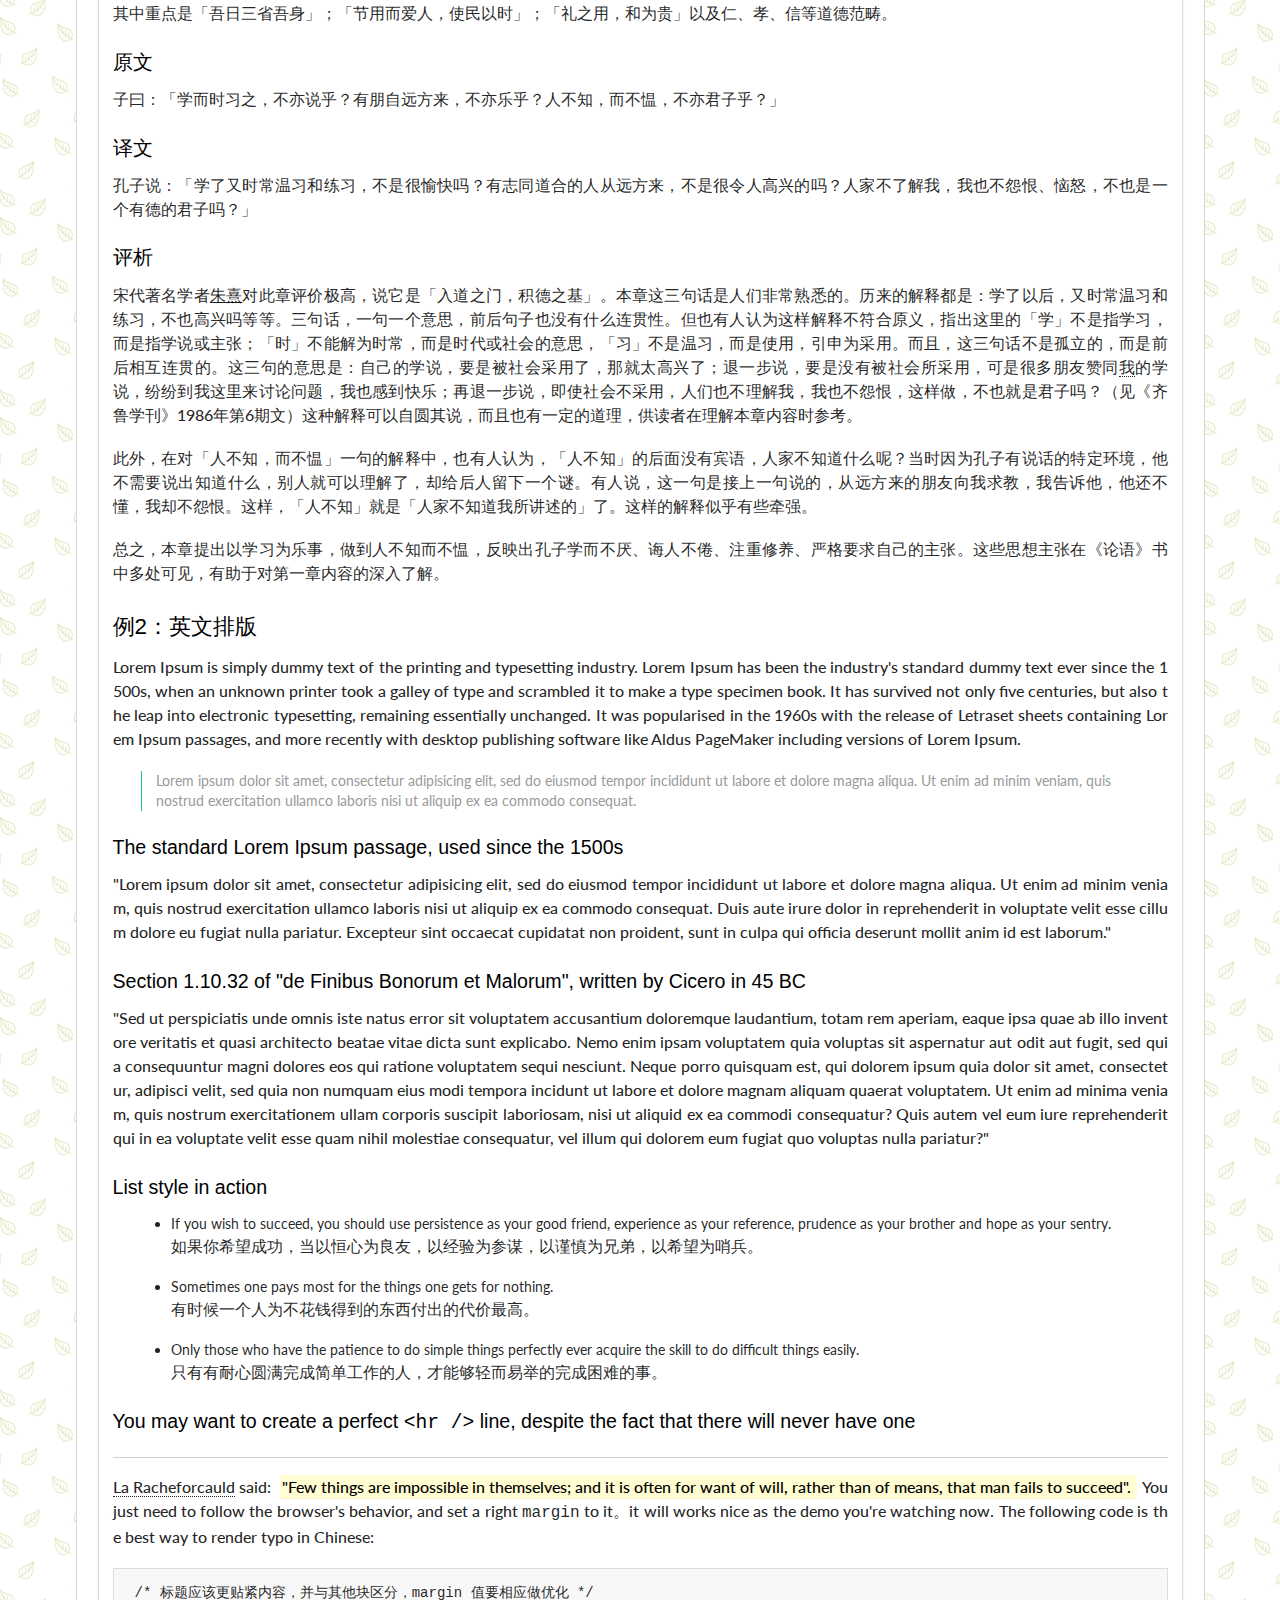
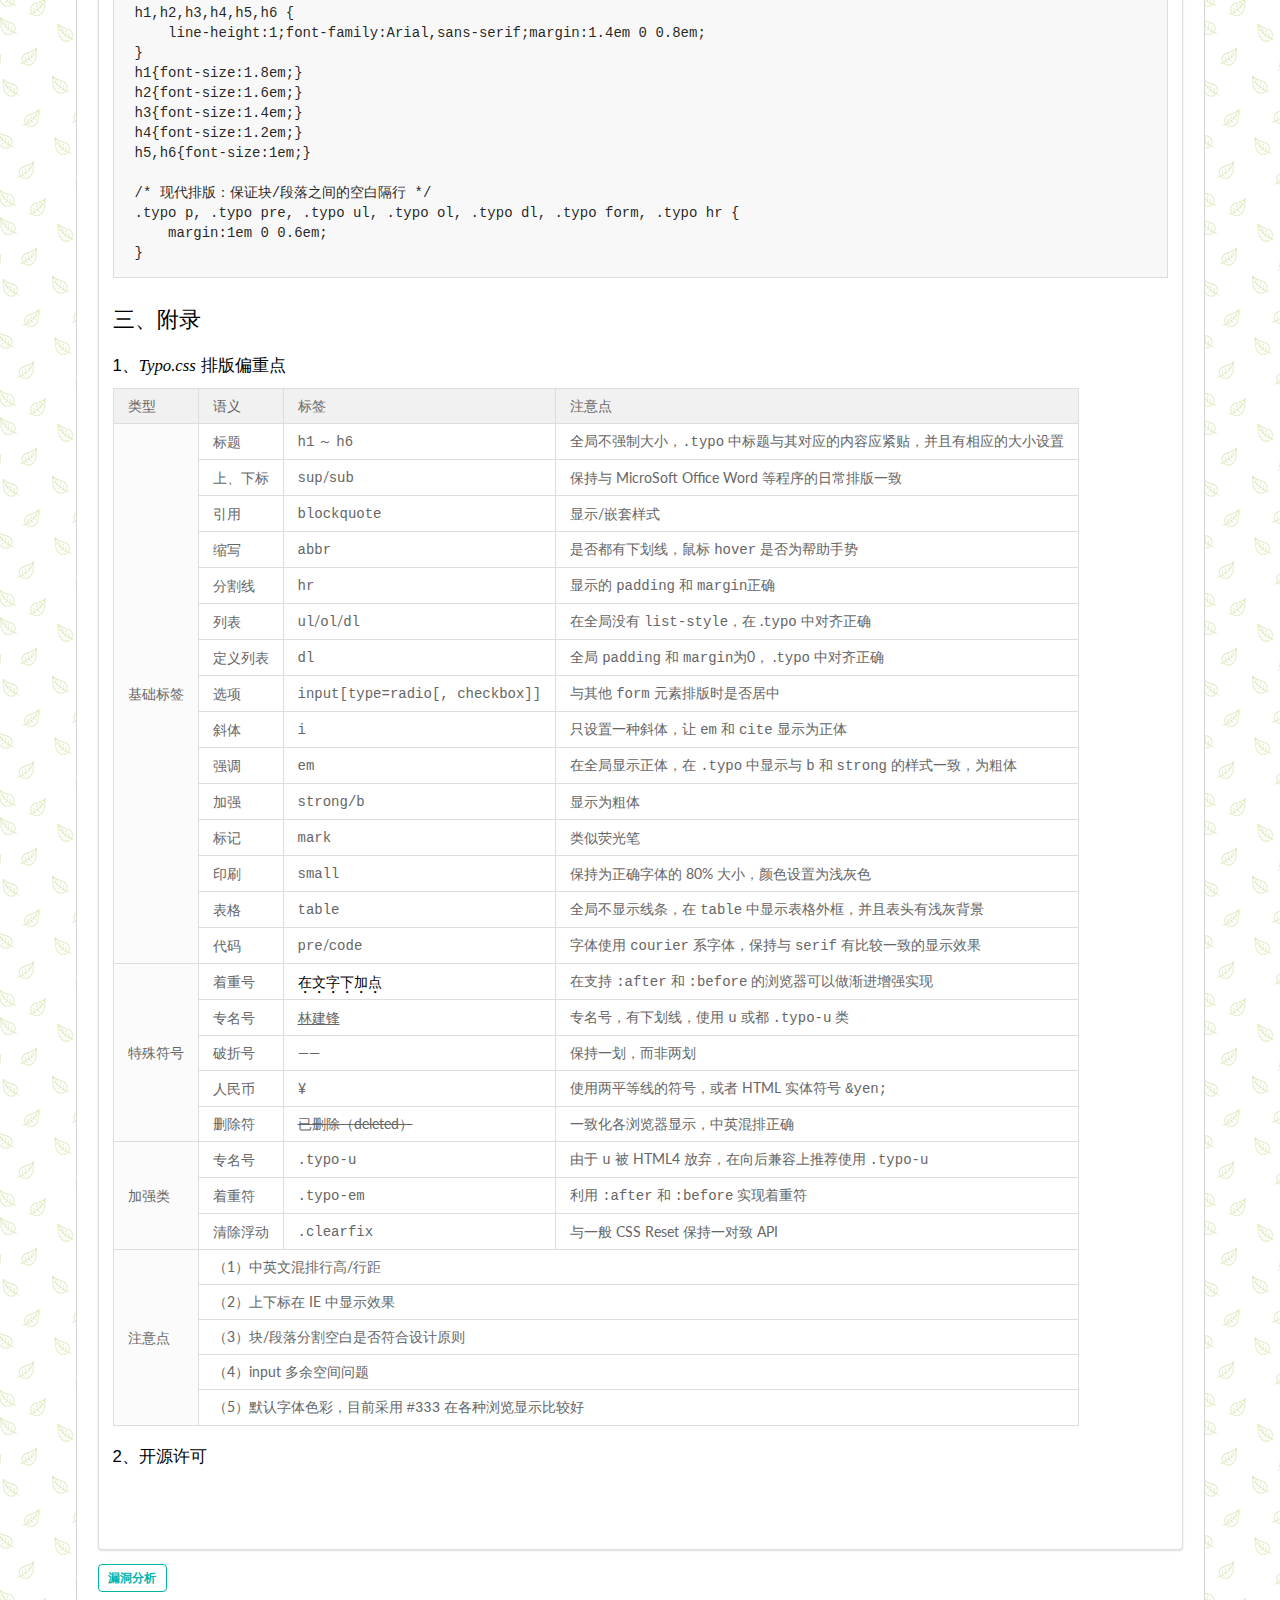
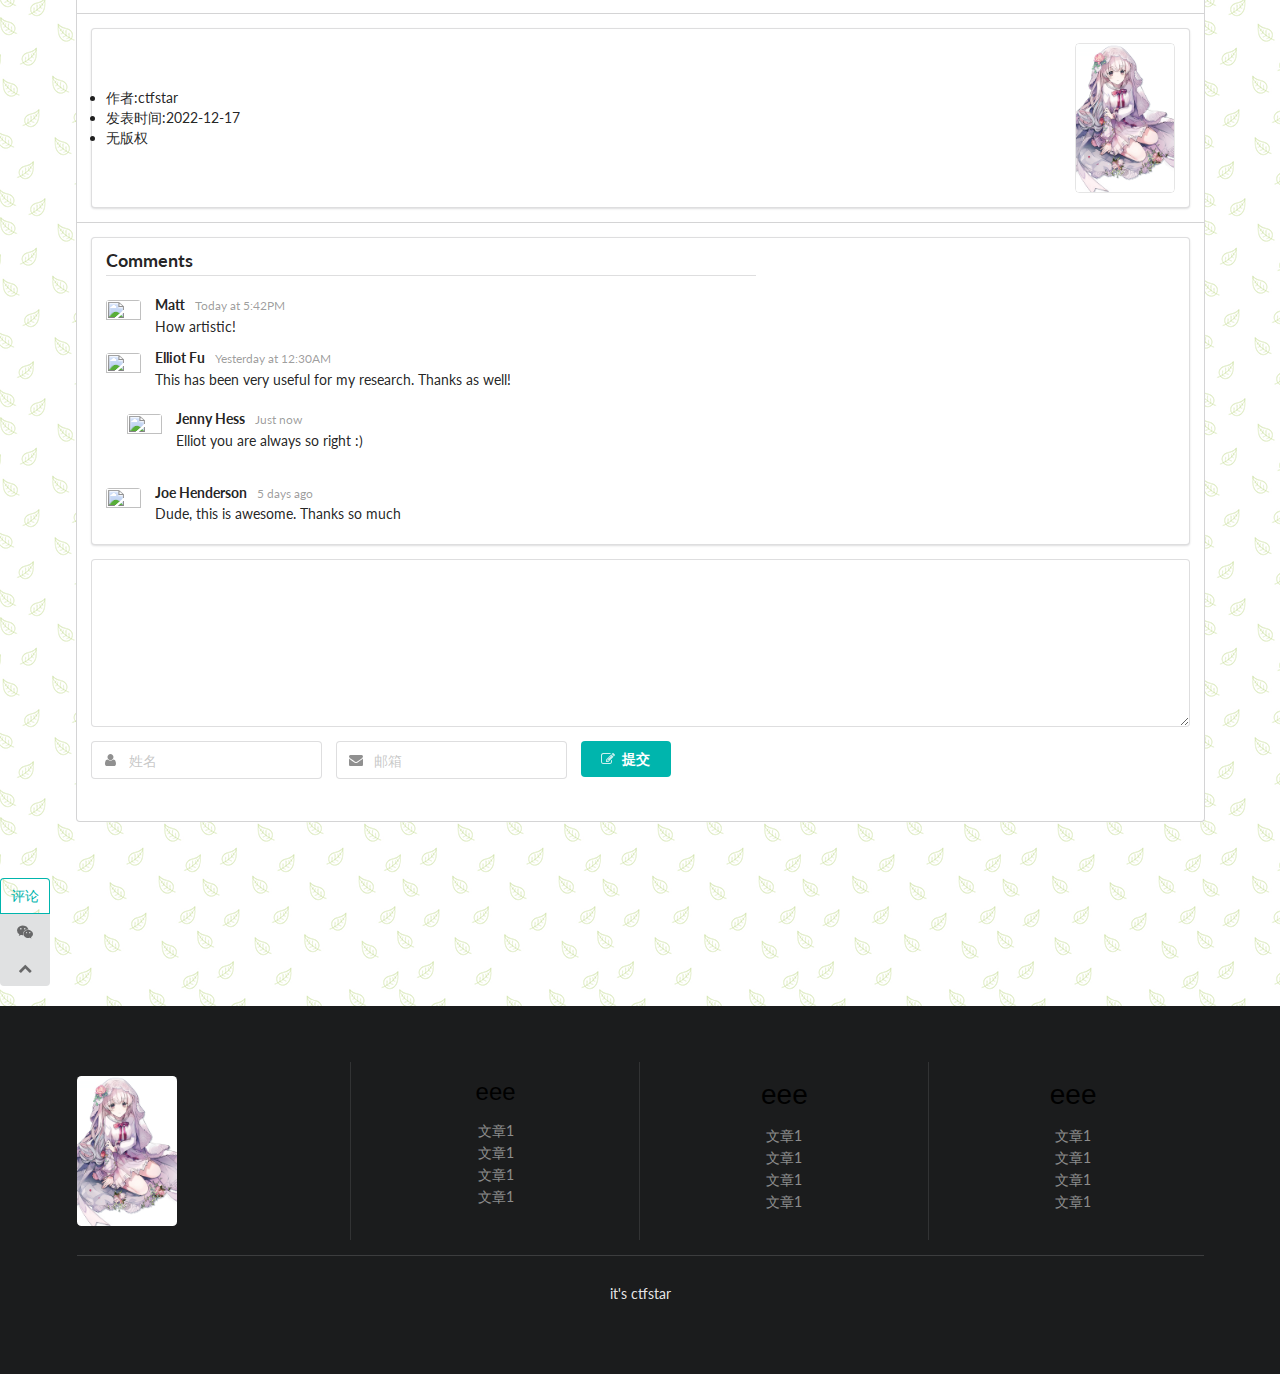
==== commit 93251970: "详情页更新" ====
--- a/blog/blog.html
+++ b/blog/blog.html
@@ -461,7 +461,7 @@
         </div>
       </div>
     </div>
-    <div class="ui bottom attached segment">
+    <div id="comment-container" class="ui bottom attached segment">
       <div class="ui segment">
         <div class="ui minimal comments">
           <h3 class="ui dividing header">Comments</h3>
@@ -565,6 +565,18 @@
   </div>
 </div>
 
+<div class="padding-all m-absolute right-bottom">
+  <div class="ui vertical icon buttons ">
+  <a href="#comment-container" class="ui teal basic button">评论</a>
+    <button class="ui wechat icon button"><i class="weixin icon"></i></button>
+  <div id="toTopButton" class="ui icon button"><i class="chevron up icon"></i></div>
+</div>
+</div>
+
+<div id="qrcode" class="ui wechat-qr flowing popup transition hidden" style="width: 130px !important;">
+
+</div>
+
 
 <br>
 <!--底部栏目-->
@@ -614,10 +626,31 @@
 <script src="./static/jquery/jquery-1.11.1-min.js"></script>
 <script src="./static/semanticui/semantic.min.js"></script>
 <script src="./static/lib/prism/prism.js"></script>
+<script src="./static/lib/qrcode/qrcode.min.js"></script>
+<script src="./static/lib/scrollTo/jquery.scrollTo.min.js"></script>
 <script>
   $('.menu.toggle').click(function (){
     $('.my-item').toggleClass('mobile-hide');
   });
+
+  $('.wechat').popup({
+
+    popup:$('.wechat-qr'),
+    position:'bottom center',
+  })
+
+  var qrcode = new QRCode("qrcode", {
+    text: "http://jindo.dev.naver.com/collie",
+    width: 110,
+    height: 110,
+    colorDark : "#000000",
+    colorLight : "#ffffff",
+    correctLevel : QRCode.CorrectLevel.H
+  });
+
+  $('#toTopButton').click(function (){
+    $(window).scrollTo(0,1000)
+  });
 </script>
 </body>
 </html>